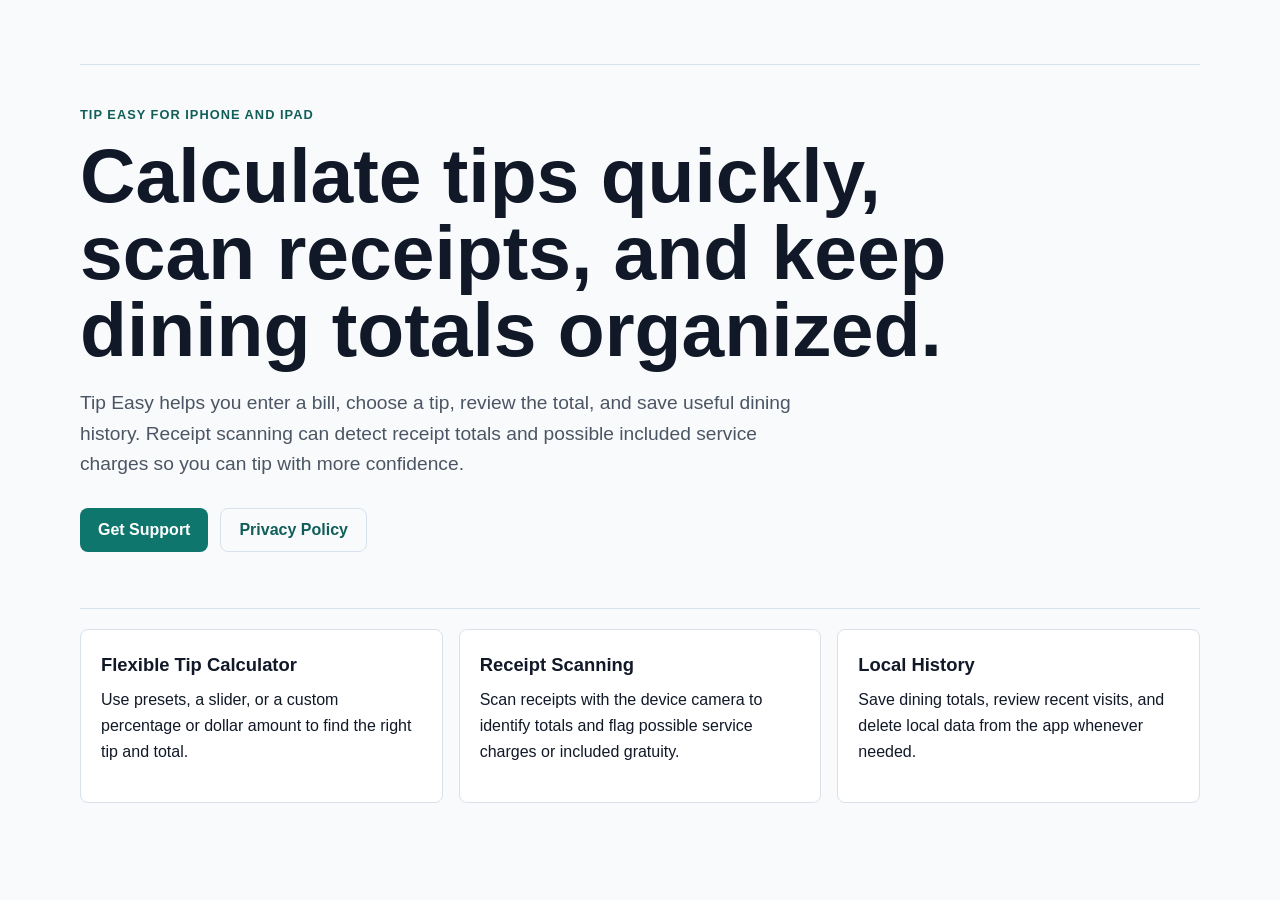
==== docs/index.html @ 2972667b "Add GitHub Pages app support pages" ====
<!doctype html>
<html lang="en">
  <head>
    <meta charset="utf-8">
    <meta name="viewport" content="width=device-width, initial-scale=1">
    <title>Tip Easy</title>
    <meta name="description" content="Tip Easy is a fast tip calculator for restaurant bills, receipt scanning, and saved dining history.">
    <link rel="stylesheet" href="styles.css">
  </head>
  <body>
    <main class="page">
      <section class="hero">
        <p class="eyebrow">Tip Easy for iPhone and iPad</p>
        <h1>Calculate tips quickly, scan receipts, and keep dining totals organized.</h1>
        <p class="lede">Tip Easy helps you enter a bill, choose a tip, review the total, and save useful dining history. Receipt scanning can detect receipt totals and possible included service charges so you can tip with more confidence.</p>
        <div class="actions">
          <a class="button" href="support.html">Get Support</a>
          <a class="button secondary" href="privacy.html">Privacy Policy</a>
        </div>
      </section>

      <section class="grid" aria-label="App features">
        <article>
          <h2>Flexible Tip Calculator</h2>
          <p>Use presets, a slider, or a custom percentage or dollar amount to find the right tip and total.</p>
        </article>
        <article>
          <h2>Receipt Scanning</h2>
          <p>Scan receipts with the device camera to identify totals and flag possible service charges or included gratuity.</p>
        </article>
        <article>
          <h2>Local History</h2>
          <p>Save dining totals, review recent visits, and delete local data from the app whenever needed.</p>
        </article>
      </section>
    </main>
  </body>
</html>
---- docs/styles.css ----
:root {
  color-scheme: light dark;
  --bg: #f8fafc;
  --text: #111827;
  --muted: #4b5563;
  --panel: #ffffff;
  --line: #d9e2ec;
  --accent: #0f766e;
  --accent-strong: #115e59;
}

@media (prefers-color-scheme: dark) {
  :root {
    --bg: #0f172a;
    --text: #f8fafc;
    --muted: #cbd5e1;
    --panel: #182235;
    --line: #334155;
    --accent: #5eead4;
    --accent-strong: #99f6e4;
  }
}

* {
  box-sizing: border-box;
}

body {
  margin: 0;
  background: var(--bg);
  color: var(--text);
  font-family: -apple-system, BlinkMacSystemFont, "Segoe UI", sans-serif;
  line-height: 1.6;
}

a {
  color: var(--accent-strong);
}

.page {
  width: min(1120px, calc(100% - 32px));
  margin: 0 auto;
  padding: 64px 0;
}

.narrow {
  width: min(760px, calc(100% - 32px));
}

.hero {
  padding: 40px 0 56px;
}

.eyebrow {
  margin: 0 0 12px;
  color: var(--accent-strong);
  font-size: 0.8rem;
  font-weight: 700;
  letter-spacing: 0.08em;
  text-transform: uppercase;
}

h1 {
  max-width: 880px;
  margin: 0;
  font-size: clamp(2.4rem, 6vw, 4.8rem);
  line-height: 1;
}

h2 {
  margin: 0 0 8px;
  font-size: 1.15rem;
}

p {
  margin: 0 0 18px;
}

.lede {
  max-width: 720px;
  margin-top: 20px;
  color: var(--muted);
  font-size: 1.2rem;
}

.updated {
  margin-top: 12px;
  color: var(--muted);
}

.actions {
  display: flex;
  flex-wrap: wrap;
  gap: 12px;
  margin-top: 28px;
}

.button {
  display: inline-flex;
  align-items: center;
  min-height: 44px;
  padding: 0 18px;
  border-radius: 8px;
  background: var(--accent);
  color: #ffffff;
  font-weight: 700;
  text-decoration: none;
}

.button.secondary {
  border: 1px solid var(--line);
  background: transparent;
  color: var(--accent-strong);
}

.grid {
  display: grid;
  grid-template-columns: repeat(3, minmax(0, 1fr));
  gap: 16px;
}

article,
section {
  padding: 20px 0;
  border-top: 1px solid var(--line);
}

article {
  padding: 20px;
  border: 1px solid var(--line);
  border-radius: 8px;
  background: var(--panel);
}

@media (max-width: 760px) {
  .page {
    padding: 40px 0;
  }

  .grid {
    grid-template-columns: 1fr;
  }
}
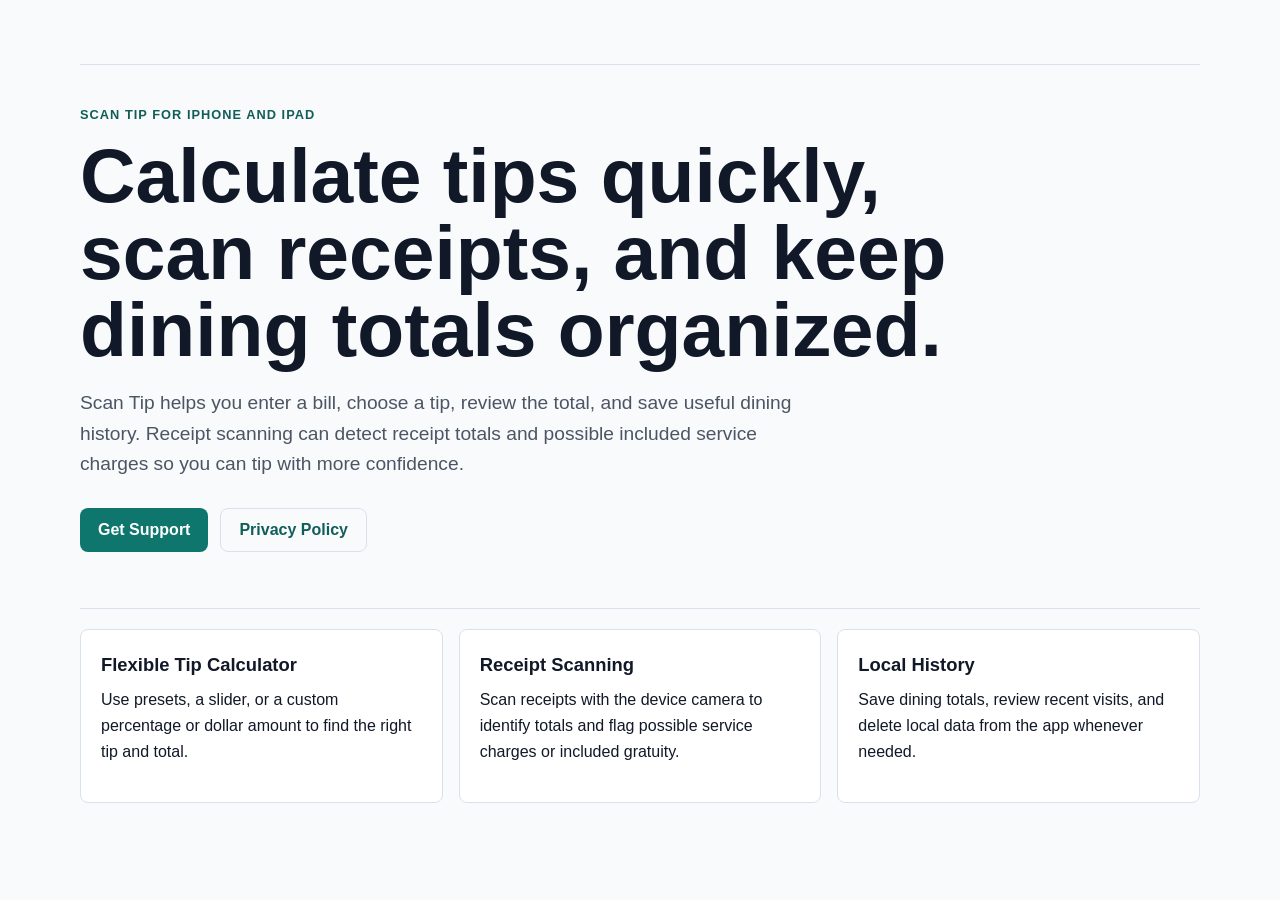
==== commit 95406228: "Rename from TipEasy to ScanTip" ====
--- a/docs/index.html
+++ b/docs/index.html
@@ -3,16 +3,16 @@
   <head>
     <meta charset="utf-8">
     <meta name="viewport" content="width=device-width, initial-scale=1">
-    <title>Tip Easy</title>
-    <meta name="description" content="Tip Easy is a fast tip calculator for restaurant bills, receipt scanning, and saved dining history.">
+    <title>Scan Tip</title>
+    <meta name="description" content="Scan Tip is a fast tip calculator for restaurant bills, receipt scanning, and saved dining history.">
     <link rel="stylesheet" href="styles.css">
   </head>
   <body>
     <main class="page">
       <section class="hero">
-        <p class="eyebrow">Tip Easy for iPhone and iPad</p>
+        <p class="eyebrow">Scan Tip for iPhone and iPad</p>
         <h1>Calculate tips quickly, scan receipts, and keep dining totals organized.</h1>
-        <p class="lede">Tip Easy helps you enter a bill, choose a tip, review the total, and save useful dining history. Receipt scanning can detect receipt totals and possible included service charges so you can tip with more confidence.</p>
+        <p class="lede">Scan Tip helps you enter a bill, choose a tip, review the total, and save useful dining history. Receipt scanning can detect receipt totals and possible included service charges so you can tip with more confidence.</p>
         <div class="actions">
           <a class="button" href="support.html">Get Support</a>
           <a class="button secondary" href="privacy.html">Privacy Policy</a>
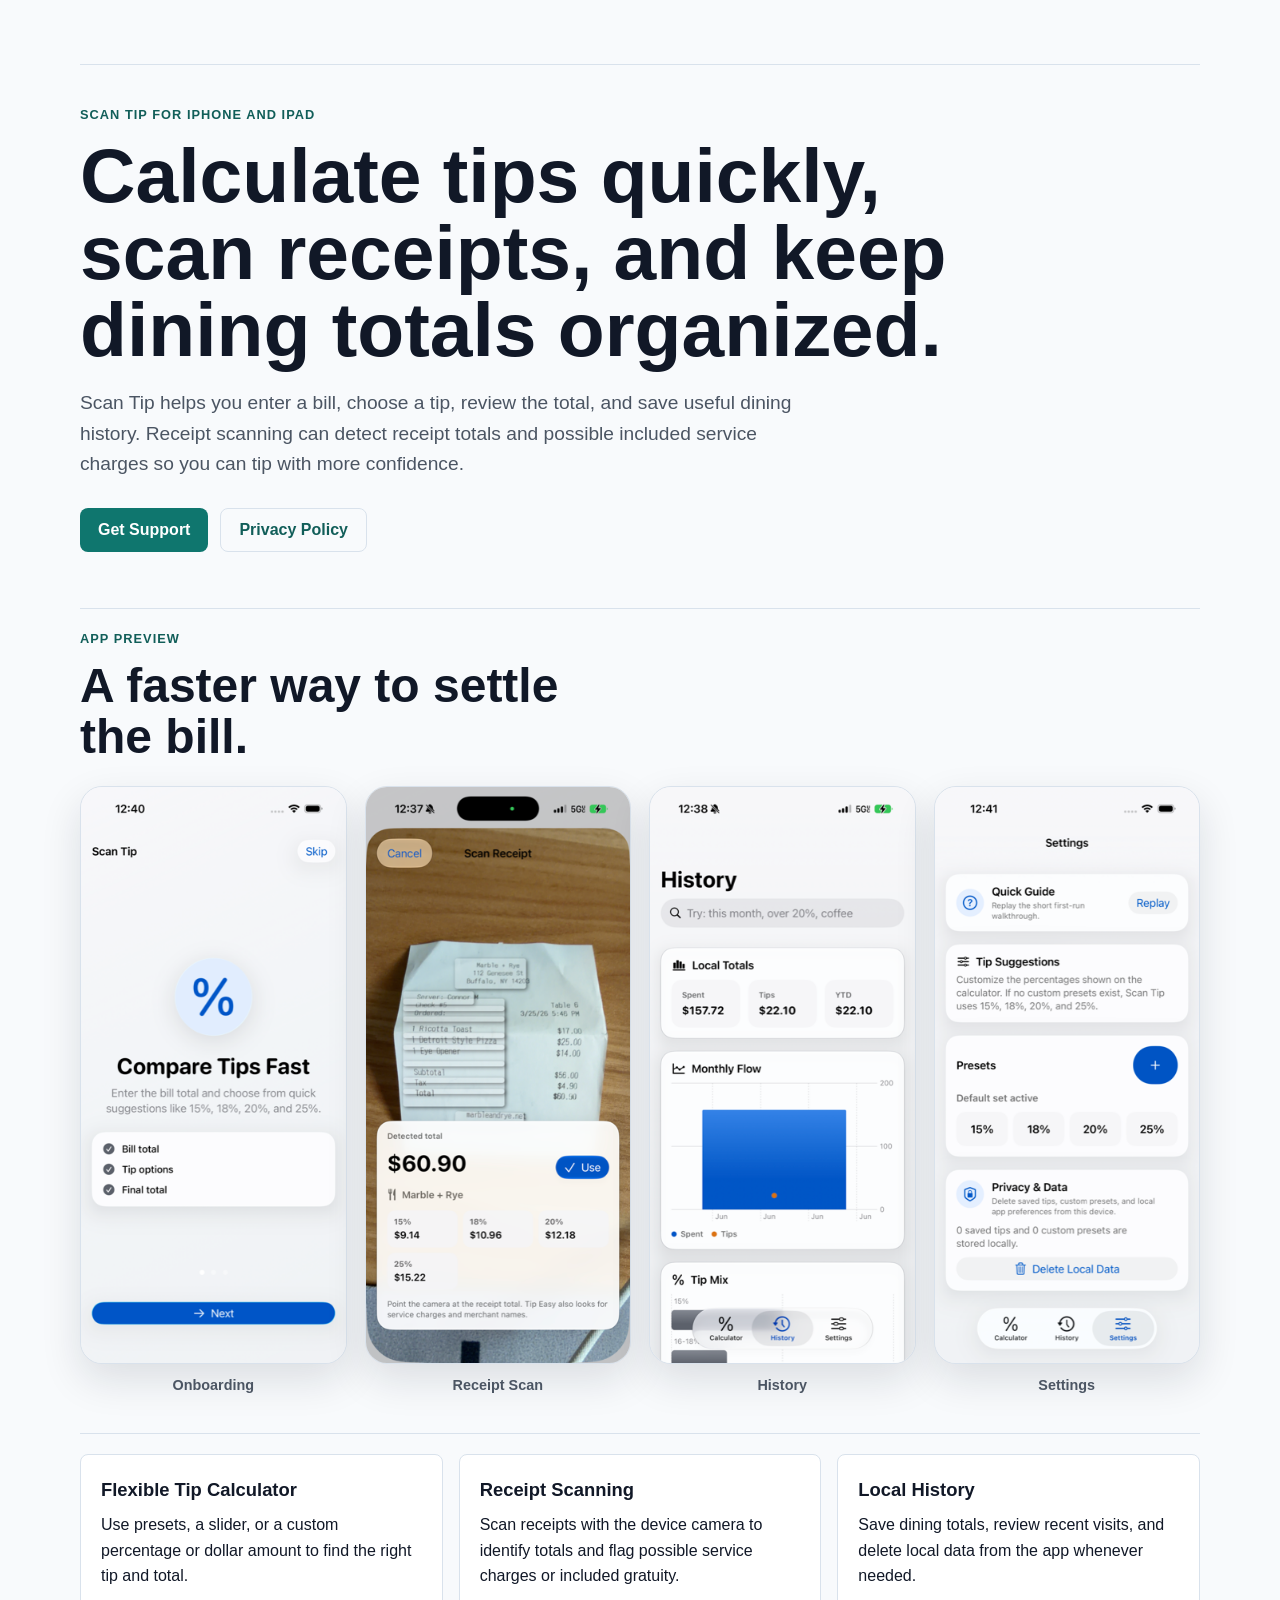
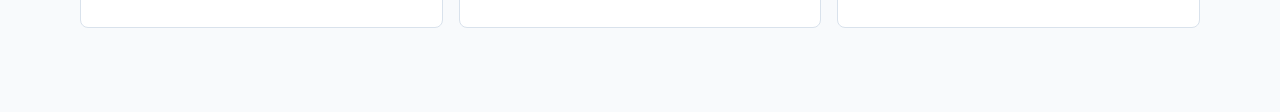
==== commit 992f6aa6: "feat: Update README and index.html with new screenshot layout and styles" ====
--- a/docs/index.html
+++ b/docs/index.html
@@ -19,6 +19,31 @@
         </div>
       </section>
 
+      <section class="screenshots" aria-labelledby="screenshots-title">
+        <div class="section-heading">
+          <p class="eyebrow">App Preview</p>
+          <h2 id="screenshots-title">A faster way to settle the bill.</h2>
+        </div>
+        <div class="screenshot-grid">
+          <figure>
+            <img src="screenshots/onboarding.png" alt="Scan Tip onboarding screen showing quick tip calculation features">
+            <figcaption>Onboarding</figcaption>
+          </figure>
+          <figure>
+            <img src="screenshots/receipt-scan.png" alt="Receipt scanner screen with receipt detection">
+            <figcaption>Receipt Scan</figcaption>
+          </figure>
+          <figure>
+            <img src="screenshots/history.png" alt="Tip history screen with saved dining totals">
+            <figcaption>History</figcaption>
+          </figure>
+          <figure>
+            <img src="screenshots/settings.png" alt="Settings screen with tip preset and appearance options">
+            <figcaption>Settings</figcaption>
+          </figure>
+        </div>
+      </section>
+
       <section class="grid" aria-label="App features">
         <article>
           <h2>Flexible Tip Calculator</h2>
--- a/docs/styles.css
+++ b/docs/styles.css
@@ -72,6 +72,12 @@
   font-size: 1.15rem;
 }
 
+.section-heading h2 {
+  max-width: 560px;
+  font-size: clamp(1.8rem, 4vw, 3rem);
+  line-height: 1.05;
+}
+
 p {
   margin: 0 0 18px;
 }
@@ -119,6 +125,39 @@
   gap: 16px;
 }
 
+.screenshots {
+  padding-bottom: 36px;
+}
+
+.screenshot-grid {
+  display: grid;
+  grid-template-columns: repeat(4, minmax(0, 1fr));
+  gap: 18px;
+  align-items: start;
+  margin-top: 24px;
+}
+
+figure {
+  margin: 0;
+}
+
+.screenshot-grid img {
+  display: block;
+  width: 100%;
+  border: 1px solid var(--line);
+  border-radius: 22px;
+  background: var(--panel);
+  box-shadow: 0 16px 40px rgb(15 23 42 / 0.12);
+}
+
+figcaption {
+  margin-top: 10px;
+  color: var(--muted);
+  font-size: 0.9rem;
+  font-weight: 700;
+  text-align: center;
+}
+
 article,
 section {
   padding: 20px 0;
@@ -137,7 +176,21 @@
     padding: 40px 0;
   }
 
+  .screenshot-grid {
+    grid-template-columns: repeat(2, minmax(0, 1fr));
+  }
+
   .grid {
     grid-template-columns: 1fr;
   }
 }
+
+@media (max-width: 420px) {
+  .screenshot-grid {
+    gap: 12px;
+  }
+
+  .screenshot-grid img {
+    border-radius: 16px;
+  }
+}
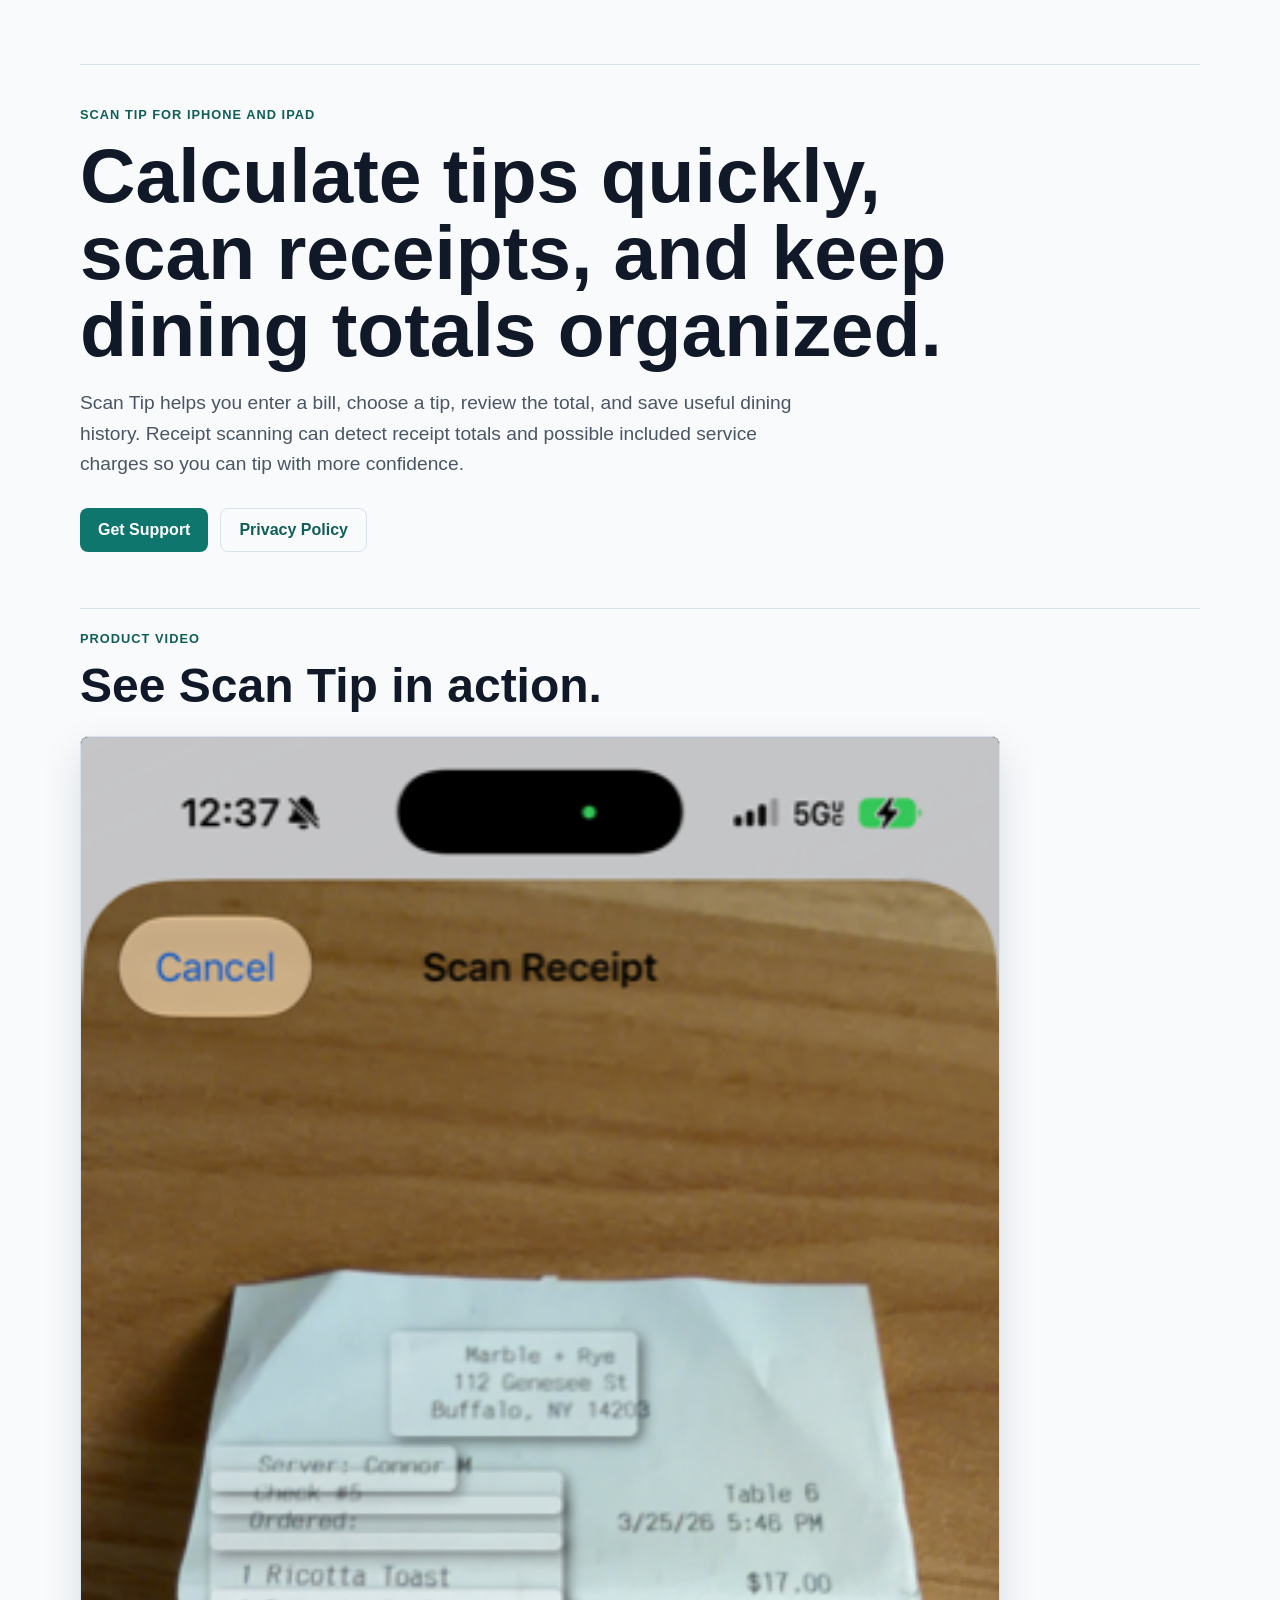
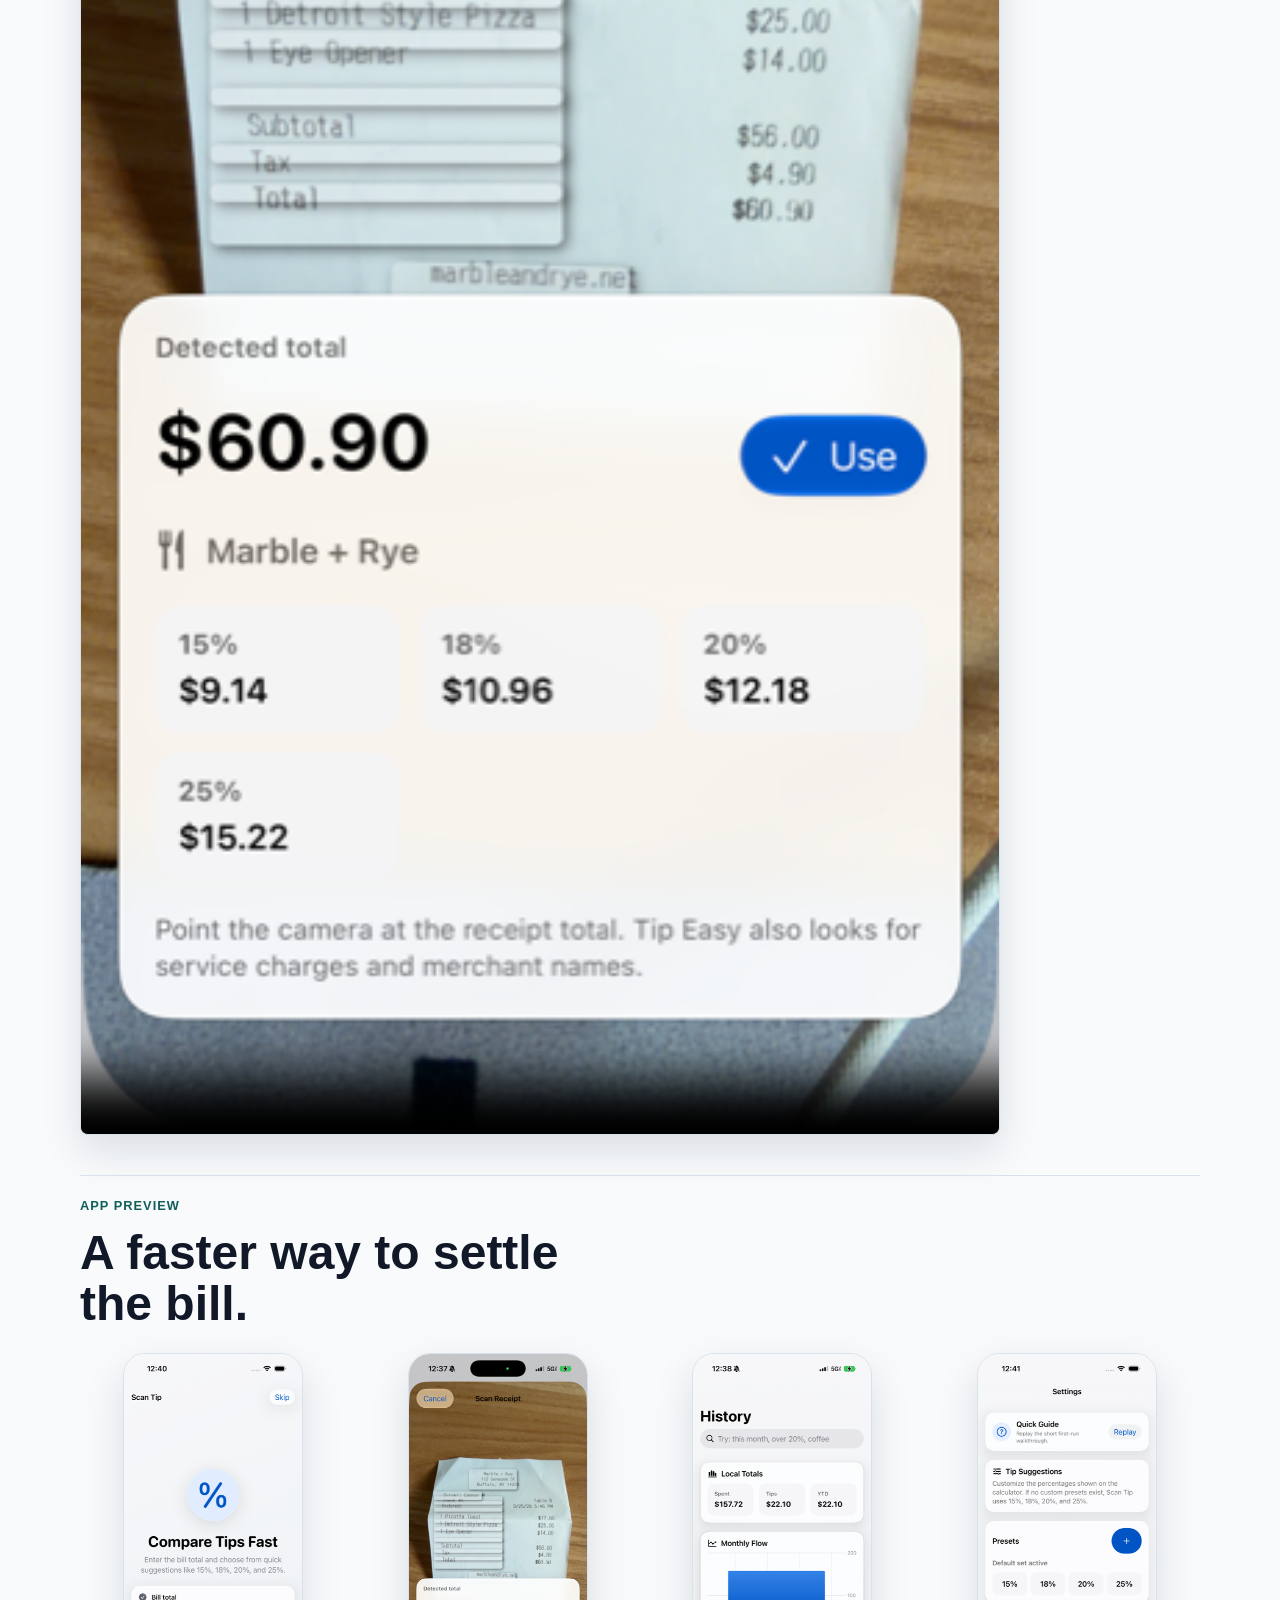
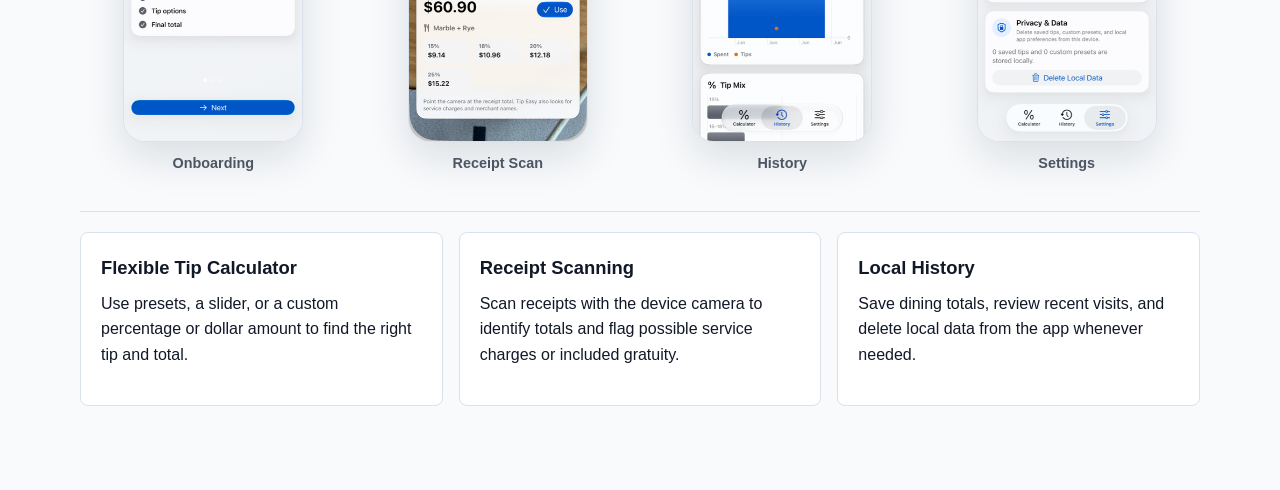
==== commit d70f8e54: "feat: Add product video section with styling for enhanced user engagement" ====
--- a/docs/index.html
+++ b/docs/index.html
@@ -17,6 +17,23 @@
           <a class="button" href="support.html">Get Support</a>
           <a class="button secondary" href="privacy.html">Privacy Policy</a>
         </div>
+      </section>
+
+      <section class="video-preview" aria-labelledby="video-title">
+        <div class="section-heading">
+          <p class="eyebrow">Product Video</p>
+          <h2 id="video-title">See Scan Tip in action.</h2>
+        </div>
+        <video
+          class="product-video"
+          controls
+          playsinline
+          preload="metadata"
+          poster="screenshots/receipt-scan.png"
+        >
+          <source src="media/ScanTipProductVideo.mp4" type="video/mp4">
+          <a href="media/ScanTipProductVideo.mp4">Download the Scan Tip product video.</a>
+        </video>
       </section>
 
       <section class="screenshots" aria-labelledby="screenshots-title">
--- a/docs/styles.css
+++ b/docs/styles.css
@@ -129,9 +129,23 @@
   padding-bottom: 36px;
 }
 
+.video-preview {
+  padding-bottom: 40px;
+}
+
+.product-video {
+  display: block;
+  width: min(100%, 920px);
+  margin-top: 24px;
+  border: 1px solid var(--line);
+  border-radius: 8px;
+  background: #000000;
+  box-shadow: 0 16px 40px rgb(15 23 42 / 0.12);
+}
+
 .screenshot-grid {
   display: grid;
-  grid-template-columns: repeat(4, minmax(0, 1fr));
+  grid-template-columns: repeat(4, 1fr);
   gap: 18px;
   align-items: start;
   margin-top: 24px;
@@ -139,11 +153,15 @@
 
 figure {
   margin: 0;
+  min-width: 0;
 }
 
 .screenshot-grid img {
   display: block;
-  width: 100%;
+  width: min(100%, 180px);
+  max-height: 392px;
+  margin: 0 auto;
+  object-fit: contain;
   border: 1px solid var(--line);
   border-radius: 22px;
   background: var(--panel);
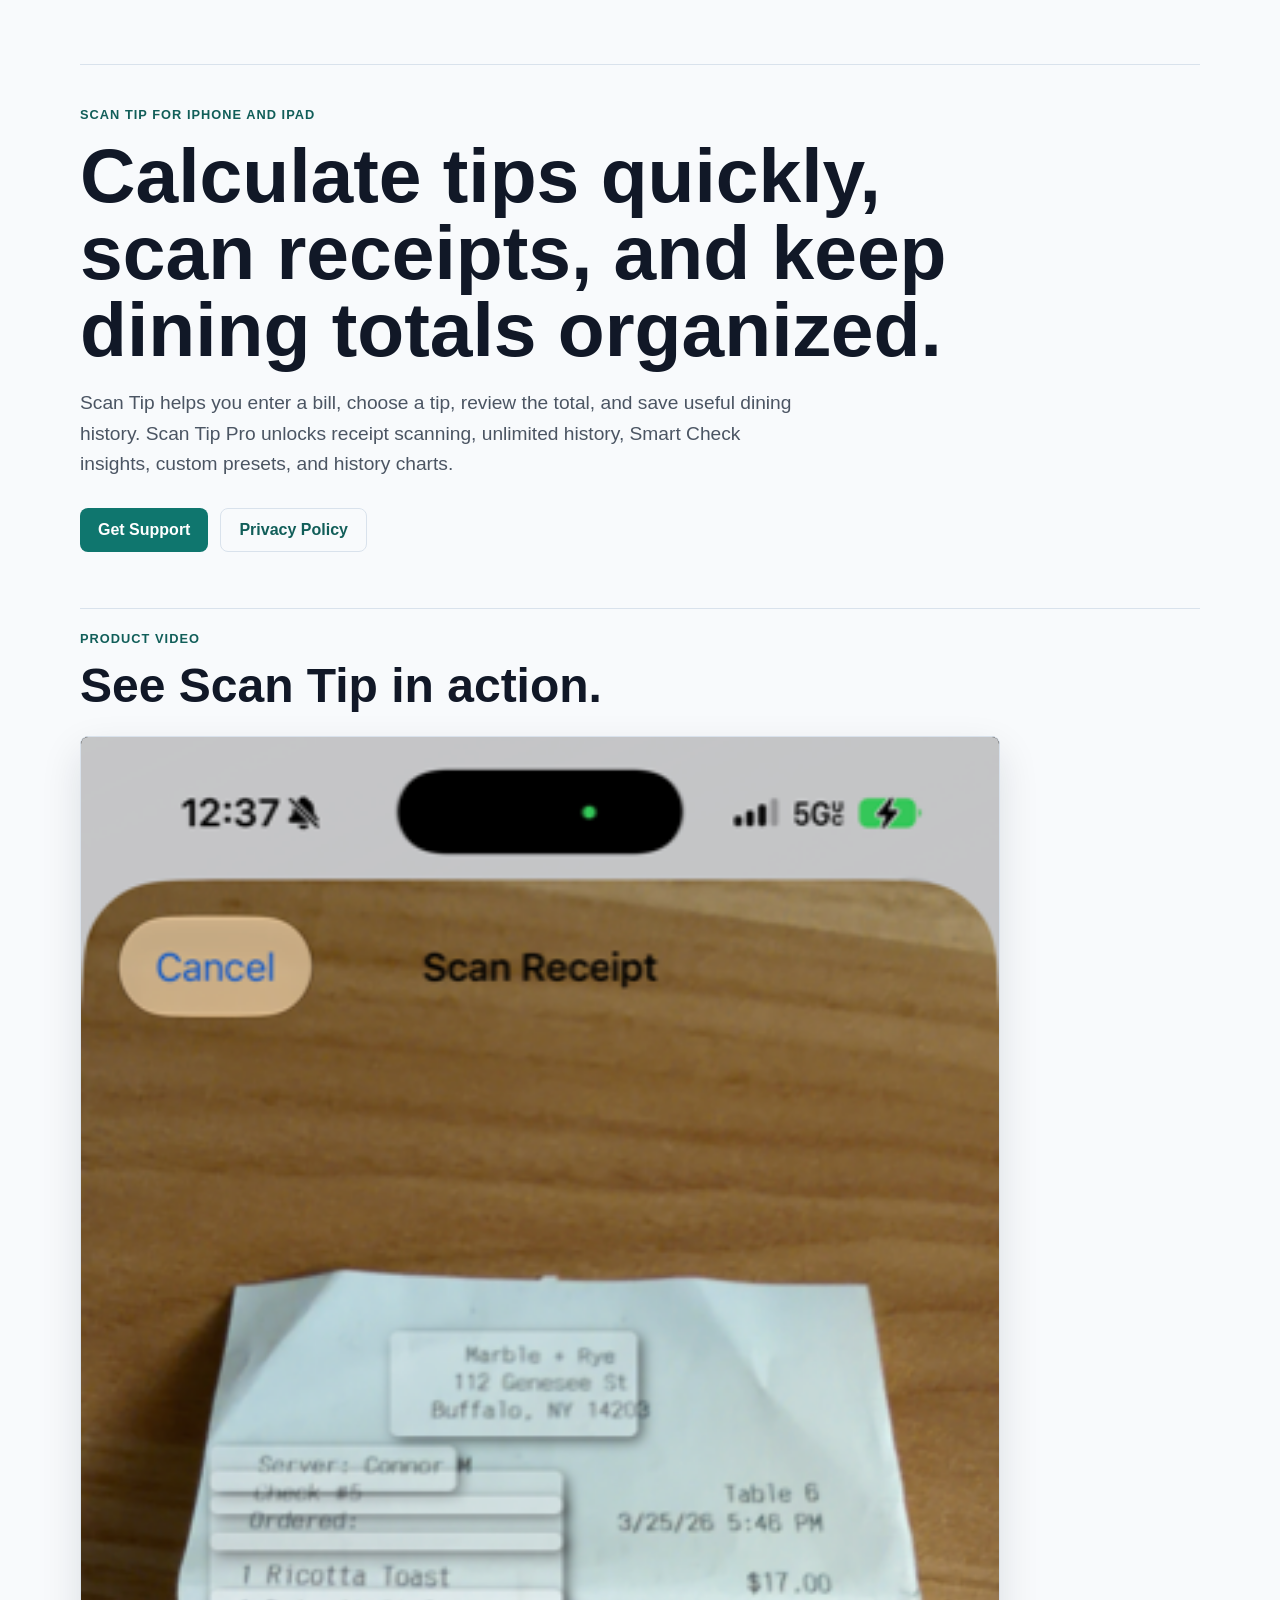
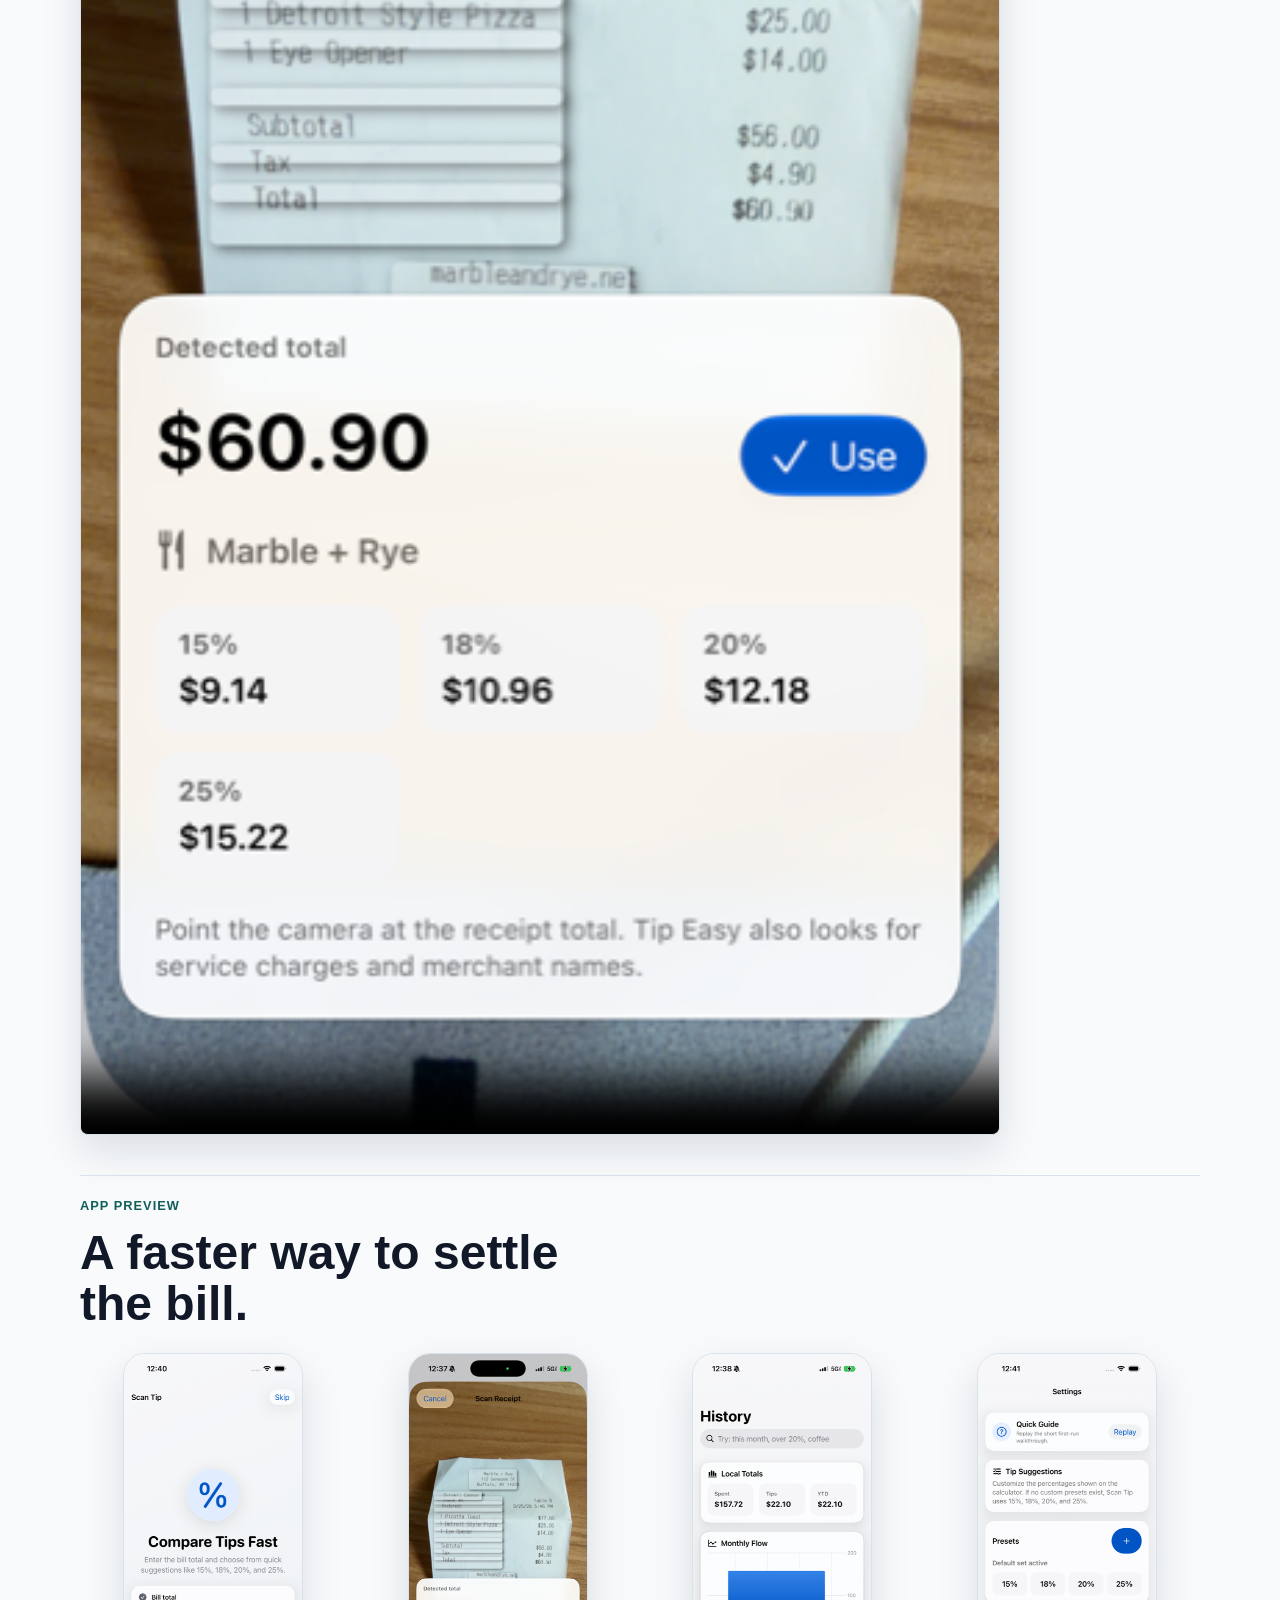
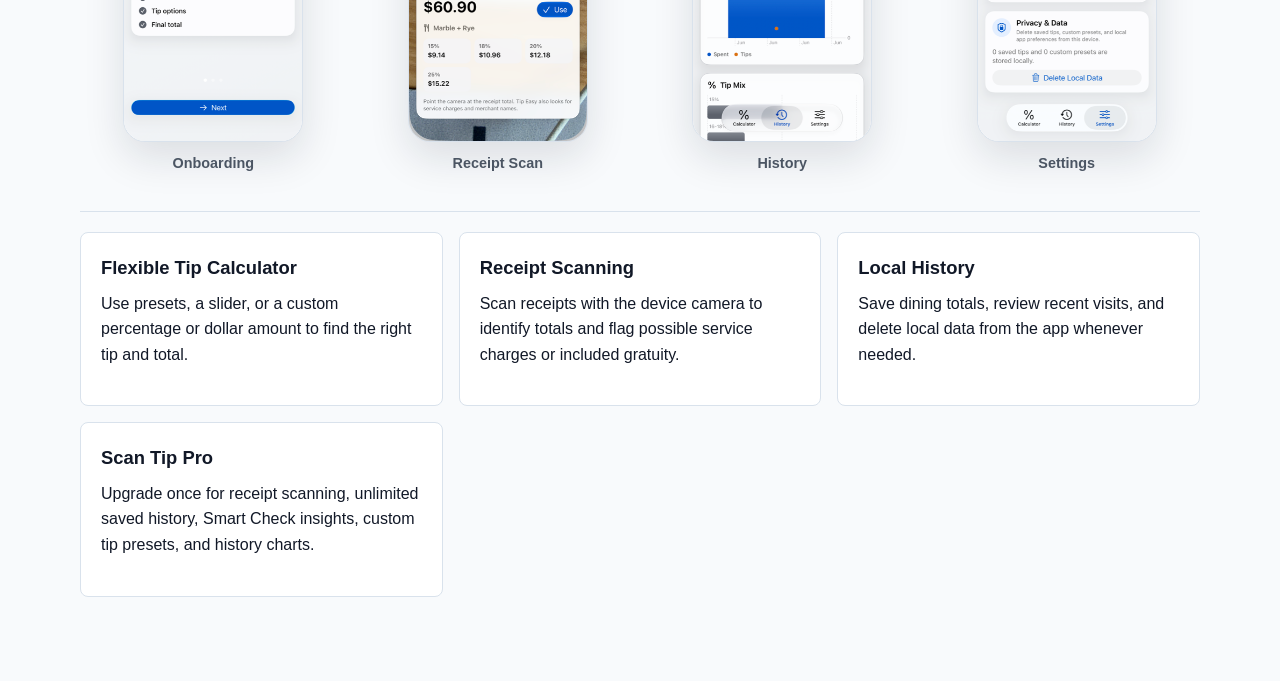
==== commit 31de3563: "feat: Add Scan Tip Pro features, including StoreKit integration, enhanced tip presets, and location-" ====
--- a/docs/index.html
+++ b/docs/index.html
@@ -12,7 +12,7 @@
       <section class="hero">
         <p class="eyebrow">Scan Tip for iPhone and iPad</p>
         <h1>Calculate tips quickly, scan receipts, and keep dining totals organized.</h1>
-        <p class="lede">Scan Tip helps you enter a bill, choose a tip, review the total, and save useful dining history. Receipt scanning can detect receipt totals and possible included service charges so you can tip with more confidence.</p>
+        <p class="lede">Scan Tip helps you enter a bill, choose a tip, review the total, and save useful dining history. Scan Tip Pro unlocks receipt scanning, unlimited history, Smart Check insights, custom presets, and history charts.</p>
         <div class="actions">
           <a class="button" href="support.html">Get Support</a>
           <a class="button secondary" href="privacy.html">Privacy Policy</a>
@@ -74,6 +74,10 @@
           <h2>Local History</h2>
           <p>Save dining totals, review recent visits, and delete local data from the app whenever needed.</p>
         </article>
+        <article>
+          <h2>Scan Tip Pro</h2>
+          <p>Upgrade once for receipt scanning, unlimited saved history, Smart Check insights, custom tip presets, and history charts.</p>
+        </article>
       </section>
     </main>
   </body>
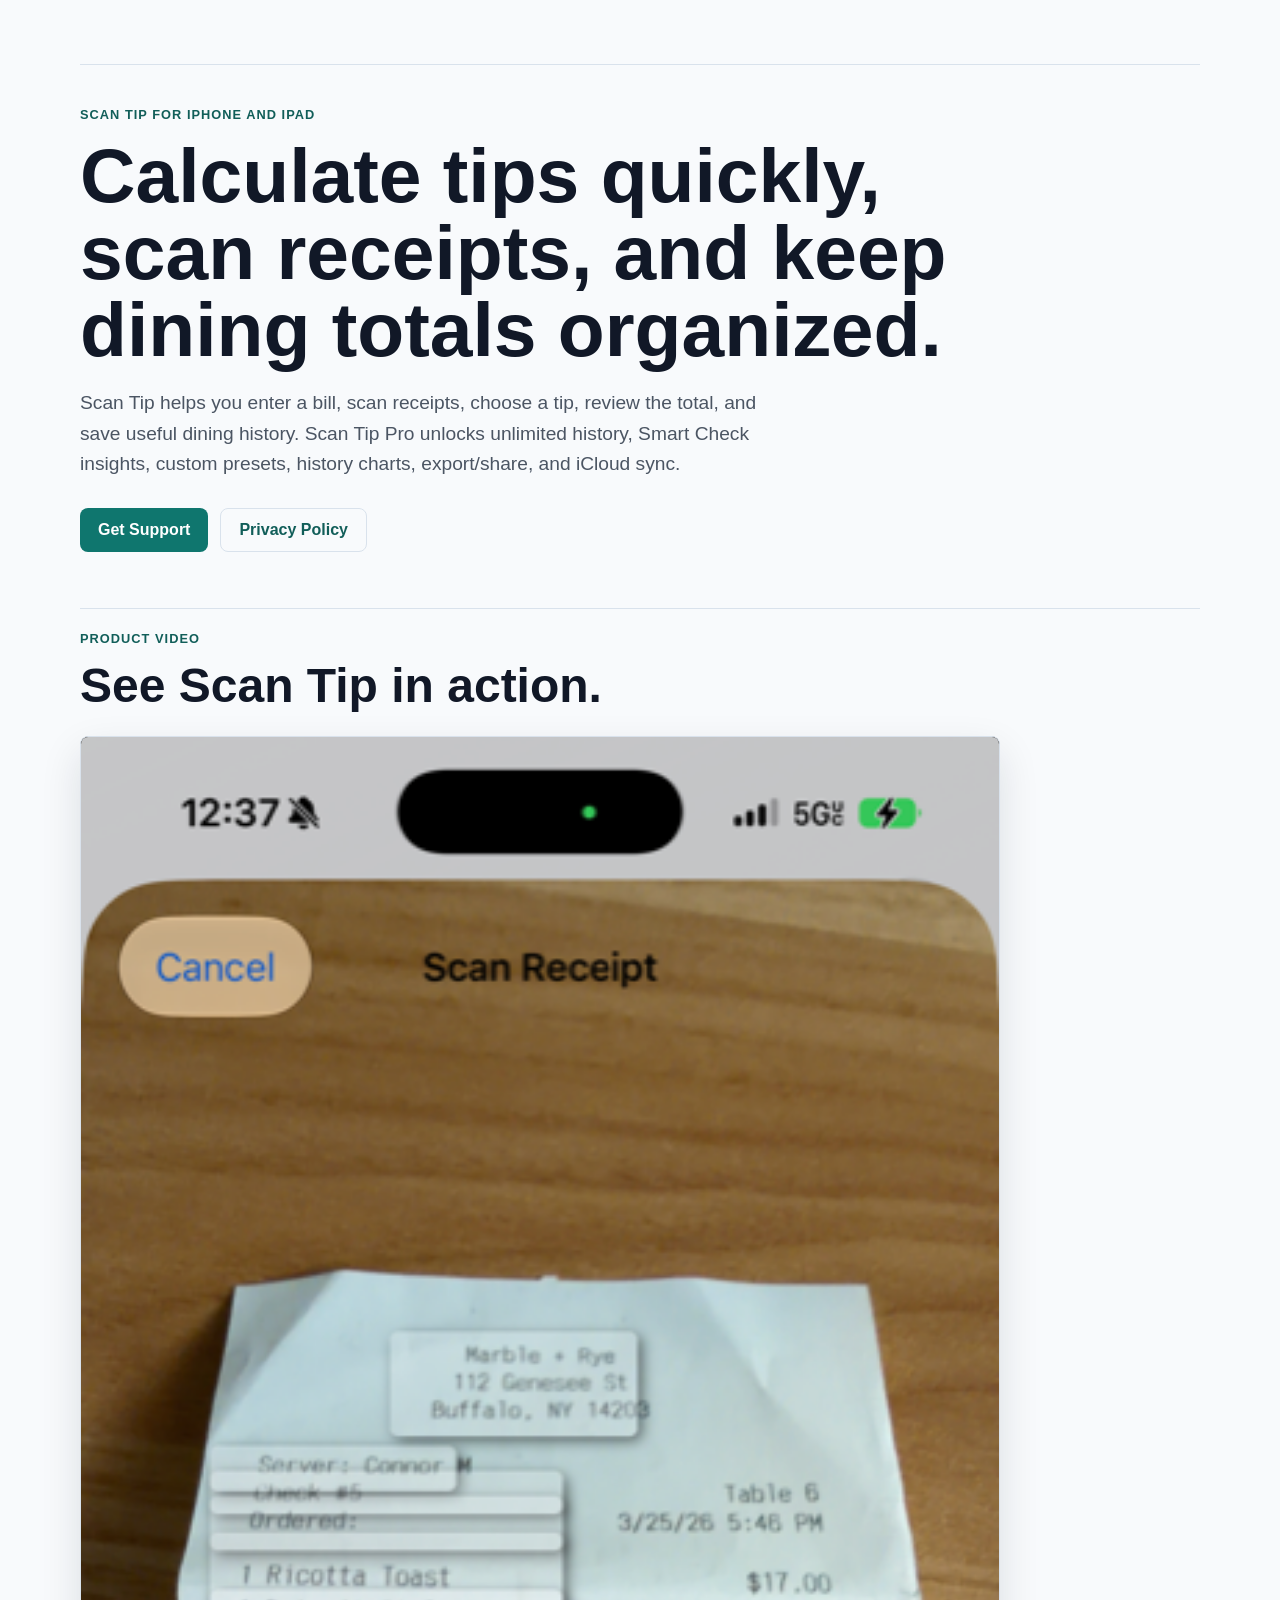
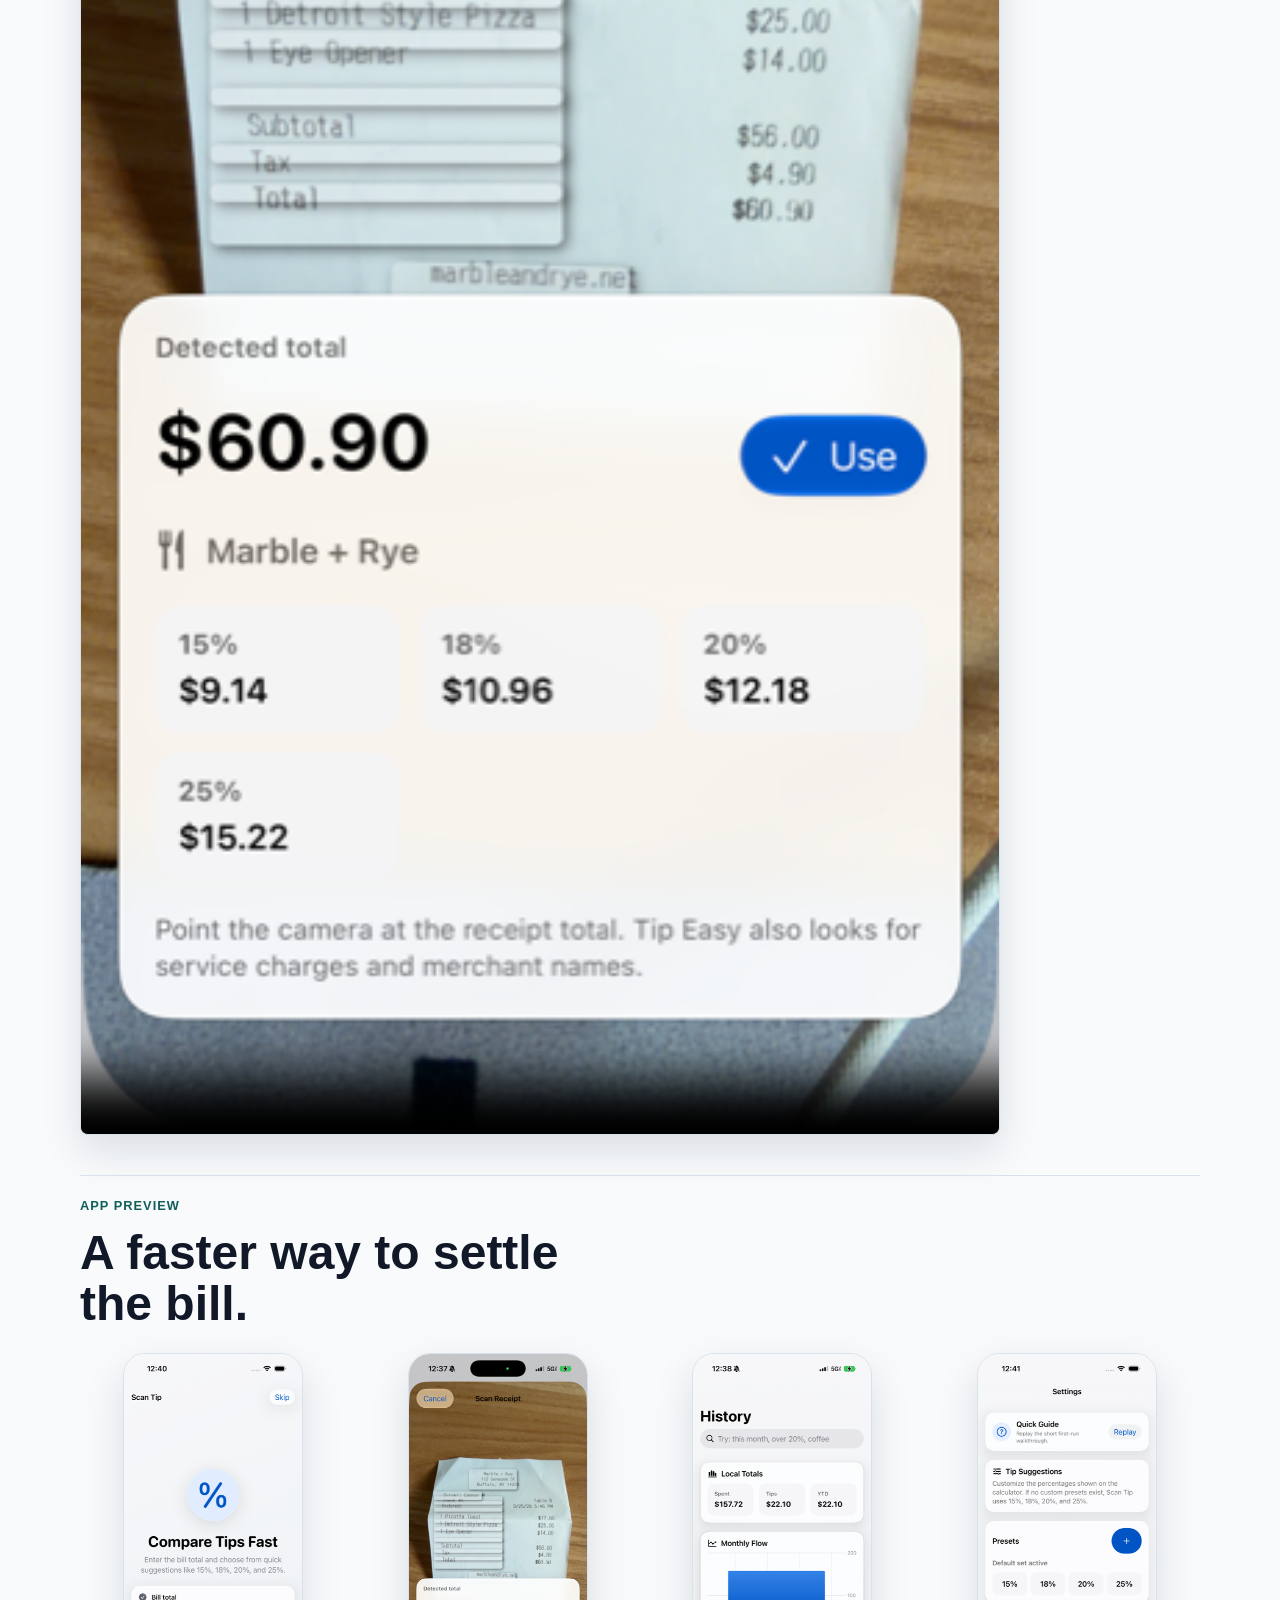
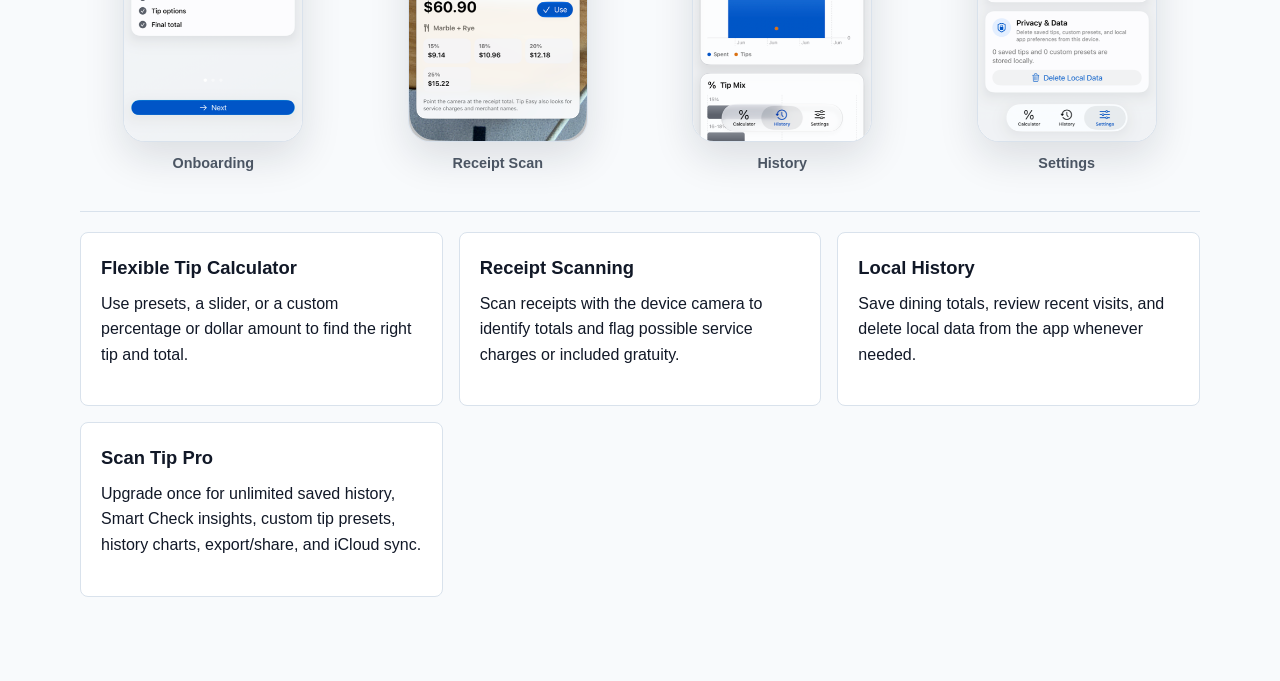
==== commit c235ca05: "feat: Enhance Scan Tip Pro features with iCloud sync, history export/share, and improved data model" ====
--- a/docs/index.html
+++ b/docs/index.html
@@ -12,7 +12,7 @@
       <section class="hero">
         <p class="eyebrow">Scan Tip for iPhone and iPad</p>
         <h1>Calculate tips quickly, scan receipts, and keep dining totals organized.</h1>
-        <p class="lede">Scan Tip helps you enter a bill, choose a tip, review the total, and save useful dining history. Scan Tip Pro unlocks receipt scanning, unlimited history, Smart Check insights, custom presets, and history charts.</p>
+        <p class="lede">Scan Tip helps you enter a bill, scan receipts, choose a tip, review the total, and save useful dining history. Scan Tip Pro unlocks unlimited history, Smart Check insights, custom presets, history charts, export/share, and iCloud sync.</p>
         <div class="actions">
           <a class="button" href="support.html">Get Support</a>
           <a class="button secondary" href="privacy.html">Privacy Policy</a>
@@ -76,7 +76,7 @@
         </article>
         <article>
           <h2>Scan Tip Pro</h2>
-          <p>Upgrade once for receipt scanning, unlimited saved history, Smart Check insights, custom tip presets, and history charts.</p>
+          <p>Upgrade once for unlimited saved history, Smart Check insights, custom tip presets, history charts, export/share, and iCloud sync.</p>
         </article>
       </section>
     </main>
